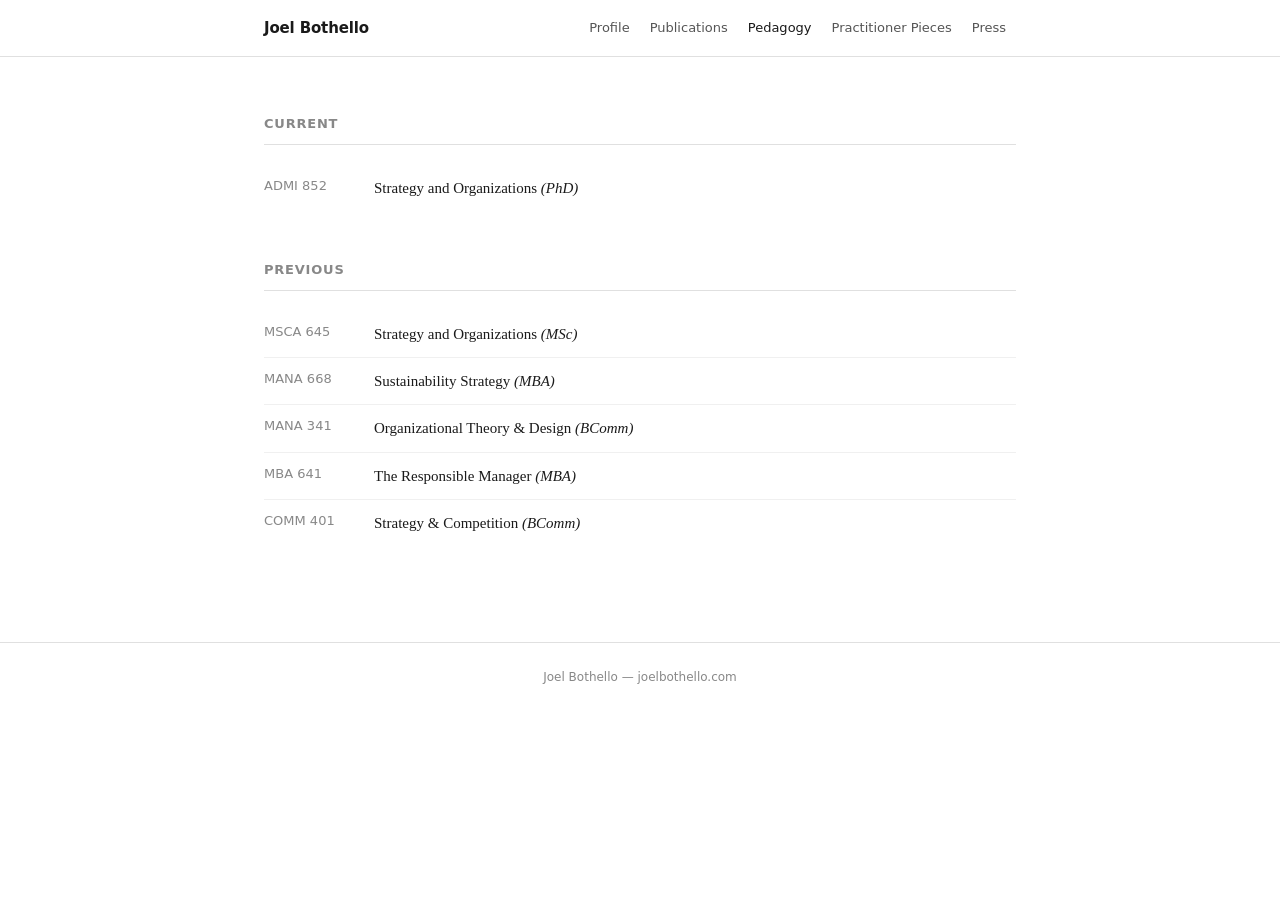
==== pedagogy.html @ e3a77738 "Add files via upload" ====
<!DOCTYPE html>
<html lang="en">
<head>
  <meta charset="UTF-8">
  <meta name="viewport" content="width=device-width, initial-scale=1.0">
  <title>Pedagogy — Joel Bothello</title>
  <link rel="stylesheet" href="style.css">
</head>
<body>

  <header class="site-header">
    <div class="header-inner">
      <a href="index.html" class="site-name">Joel Bothello</a>
      <nav>
        <a href="index.html">Profile</a>
        <a href="publications.html">Publications</a>
        <a href="pedagogy.html" class="active">Pedagogy</a>
        <a href="practitioner-pieces.html">Practitioner Pieces</a>
        <a href="press.html">Press</a>
      </nav>
    </div>
  </header>

  <main class="main-content">

    <h2>Current</h2>

    <table class="course-grid">
      <tr>
        <td>ADMI 852</td>
        <td>Strategy and Organizations <em>(PhD)</em></td>
      </tr>
    </table>

    <h2>Previous</h2>

    <table class="course-grid">
      <tr>
        <td>MSCA 645</td>
        <td>Strategy and Organizations <em>(MSc)</em></td>
      </tr>
      <tr>
        <td>MANA 668</td>
        <td>Sustainability Strategy <em>(MBA)</em></td>
      </tr>
      <tr>
        <td>MANA 341</td>
        <td>Organizational Theory &amp; Design <em>(BComm)</em></td>
      </tr>
      <tr>
        <td>MBA 641</td>
        <td>The Responsible Manager <em>(MBA)</em></td>
      </tr>
      <tr>
        <td>COMM 401</td>
        <td>Strategy &amp; Competition <em>(BComm)</em></td>
      </tr>
    </table>

  </main>

  <footer class="site-footer">
    <p>Joel Bothello &mdash; joelbothello.com</p>
  </footer>

</body>
</html>
---- style.css ----
/* Joel Bothello — Academic Website */

*, *::before, *::after {
  box-sizing: border-box;
  margin: 0;
  padding: 0;
}

:root {
  --text: #1a1a1a;
  --text-secondary: #555;
  --text-light: #888;
  --link: #1a1a1a;
  --link-hover: #444;
  --border: #e0e0e0;
  --bg: #ffffff;
  --nav-height: 56px;
}

html {
  font-size: 16px;
  -webkit-font-smoothing: antialiased;
}

body {
  background: var(--bg);
  color: var(--text);
  font-family: Georgia, 'Times New Roman', serif;
  line-height: 1.75;
}

/* ─── Layout ─── */

.site-header {
  border-bottom: 1px solid var(--border);
  position: sticky;
  top: 0;
  background: var(--bg);
  z-index: 100;
}

.header-inner {
  max-width: 800px;
  margin: 0 auto;
  padding: 0 24px;
  height: var(--nav-height);
  display: flex;
  align-items: center;
  justify-content: space-between;
  gap: 24px;
}

.site-name {
  font-family: system-ui, -apple-system, sans-serif;
  font-size: 15px;
  font-weight: 600;
  letter-spacing: -0.01em;
  color: var(--text);
  text-decoration: none;
  white-space: nowrap;
  flex-shrink: 0;
}

nav {
  display: flex;
  gap: 0;
  align-items: center;
}

nav a {
  font-family: system-ui, -apple-system, sans-serif;
  font-size: 13px;
  font-weight: 400;
  color: var(--text-secondary);
  text-decoration: none;
  padding: 6px 10px;
  border-radius: 4px;
  transition: color 0.15s, background 0.15s;
  white-space: nowrap;
}

nav a:hover {
  color: var(--text);
  background: #f4f4f4;
}

nav a.active {
  color: var(--text);
  font-weight: 500;
}

.main-content {
  max-width: 800px;
  margin: 0 auto;
  padding: 56px 24px 96px;
}

/* ─── Typography ─── */

h1 {
  font-family: system-ui, -apple-system, sans-serif;
  font-size: 22px;
  font-weight: 600;
  letter-spacing: -0.02em;
  margin-bottom: 32px;
  color: var(--text);
}

h2 {
  font-family: system-ui, -apple-system, sans-serif;
  font-size: 13px;
  font-weight: 600;
  letter-spacing: 0.06em;
  text-transform: uppercase;
  color: var(--text-light);
  margin-top: 48px;
  margin-bottom: 20px;
  padding-bottom: 8px;
  border-bottom: 1px solid var(--border);
}

h2:first-child {
  margin-top: 0;
}

p {
  font-size: 15px;
  line-height: 1.8;
  color: var(--text);
  margin-bottom: 16px;
}

p:last-child {
  margin-bottom: 0;
}

a {
  color: var(--link);
  text-decoration: underline;
  text-decoration-color: var(--border);
  text-underline-offset: 3px;
  transition: text-decoration-color 0.15s;
}

a:hover {
  text-decoration-color: var(--text);
}

strong {
  font-weight: 600;
}

em {
  font-style: italic;
}

/* ─── Publication list ─── */

.pub-list {
  list-style: none;
}

.pub-list li {
  font-size: 15px;
  line-height: 1.8;
  padding: 12px 0;
  border-bottom: 1px solid #f0f0f0;
  color: var(--text);
}

.pub-list li:last-child {
  border-bottom: none;
}

.pub-list li em {
  color: var(--text-secondary);
}

/* ─── Press list ─── */

.press-list {
  list-style: none;
}

.press-list li {
  padding: 14px 0;
  border-bottom: 1px solid #f0f0f0;
}

.press-list li:last-child {
  border-bottom: none;
}

.press-title {
  font-size: 15px;
  font-weight: 400;
  margin-bottom: 3px;
  display: block;
}

.press-meta {
  font-family: system-ui, -apple-system, sans-serif;
  font-size: 13px;
  color: var(--text-light);
  font-style: normal;
}

/* ─── Pedagogy table ─── */

.course-grid {
  width: 100%;
  border-collapse: collapse;
}

.course-grid td {
  padding: 10px 0;
  font-size: 15px;
  vertical-align: top;
  border-bottom: 1px solid #f0f0f0;
}

.course-grid td:first-child {
  font-family: system-ui, -apple-system, sans-serif;
  font-size: 13px;
  color: var(--text-light);
  font-weight: 500;
  width: 110px;
  padding-right: 20px;
}

.course-grid tr:last-child td {
  border-bottom: none;
}

/* ─── Profile specifics ─── */

.profile-intro {
  margin-bottom: 32px;
}

.social-links {
  display: flex;
  gap: 12px;
  margin-top: 28px;
}

.social-link {
  font-family: system-ui, -apple-system, sans-serif;
  font-size: 13px;
  font-weight: 500;
  color: var(--text-secondary);
  text-decoration: none;
  border: 1px solid var(--border);
  padding: 6px 12px;
  border-radius: 20px;
  transition: border-color 0.15s, color 0.15s;
}

.social-link:hover {
  border-color: var(--text-secondary);
  color: var(--text);
  text-decoration: none;
  text-decoration-color: transparent;
}

.updated {
  font-family: system-ui, -apple-system, sans-serif;
  font-size: 12px;
  color: var(--text-light);
  margin-top: 24px;
}

/* ─── Footer ─── */

.site-footer {
  border-top: 1px solid var(--border);
  padding: 24px;
  text-align: center;
}

.site-footer p {
  font-family: system-ui, -apple-system, sans-serif;
  font-size: 12px;
  color: var(--text-light);
  margin: 0;
}

/* ─── Responsive ─── */

@media (max-width: 600px) {
  .header-inner {
    flex-direction: column;
    height: auto;
    padding: 12px 16px;
    gap: 8px;
    align-items: flex-start;
  }

  nav {
    flex-wrap: wrap;
    gap: 2px;
  }

  nav a {
    font-size: 12px;
    padding: 4px 8px;
  }

  .main-content {
    padding: 32px 16px 64px;
  }

  h1 {
    font-size: 19px;
  }
}
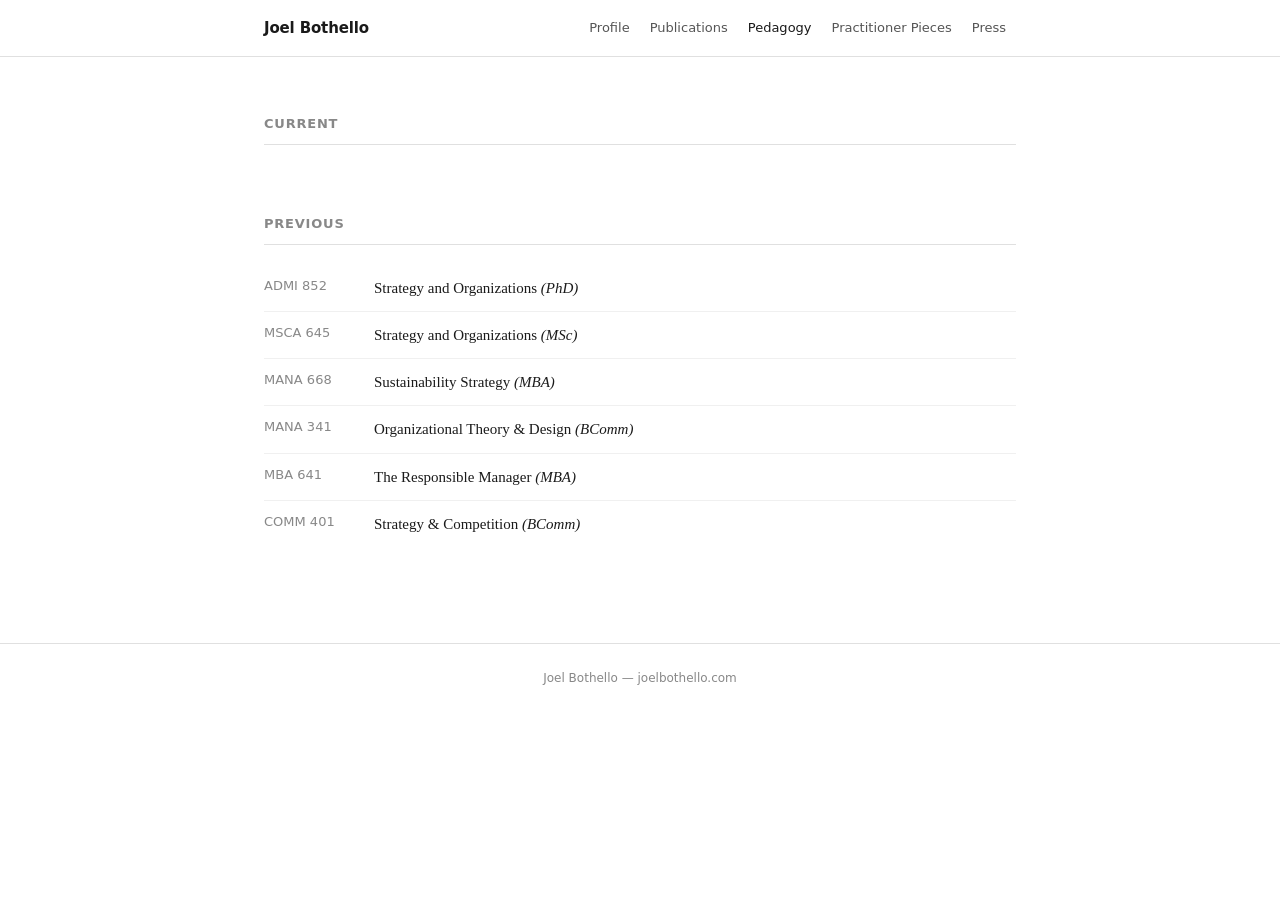
==== commit 864f7726: "Update pedagogy.html" ====
--- a/pedagogy.html
+++ b/pedagogy.html
@@ -26,15 +26,16 @@
     <h2>Current</h2>
 
     <table class="course-grid">
-      <tr>
-        <td>ADMI 852</td>
-        <td>Strategy and Organizations <em>(PhD)</em></td>
-      </tr>
+
     </table>
 
     <h2>Previous</h2>
 
     <table class="course-grid">
+      <tr>
+        <td>ADMI 852</td>
+        <td>Strategy and Organizations <em>(PhD)</em></td>
+      </tr>
       <tr>
         <td>MSCA 645</td>
         <td>Strategy and Organizations <em>(MSc)</em></td>
@@ -63,5 +64,6 @@
     <p>Joel Bothello &mdash; joelbothello.com</p>
   </footer>
 
+  <script data-goatcounter="https://joelbothello.goatcounter.com/count" async src="//gc.zgo.at/count.js"></script>
 </body>
 </html>
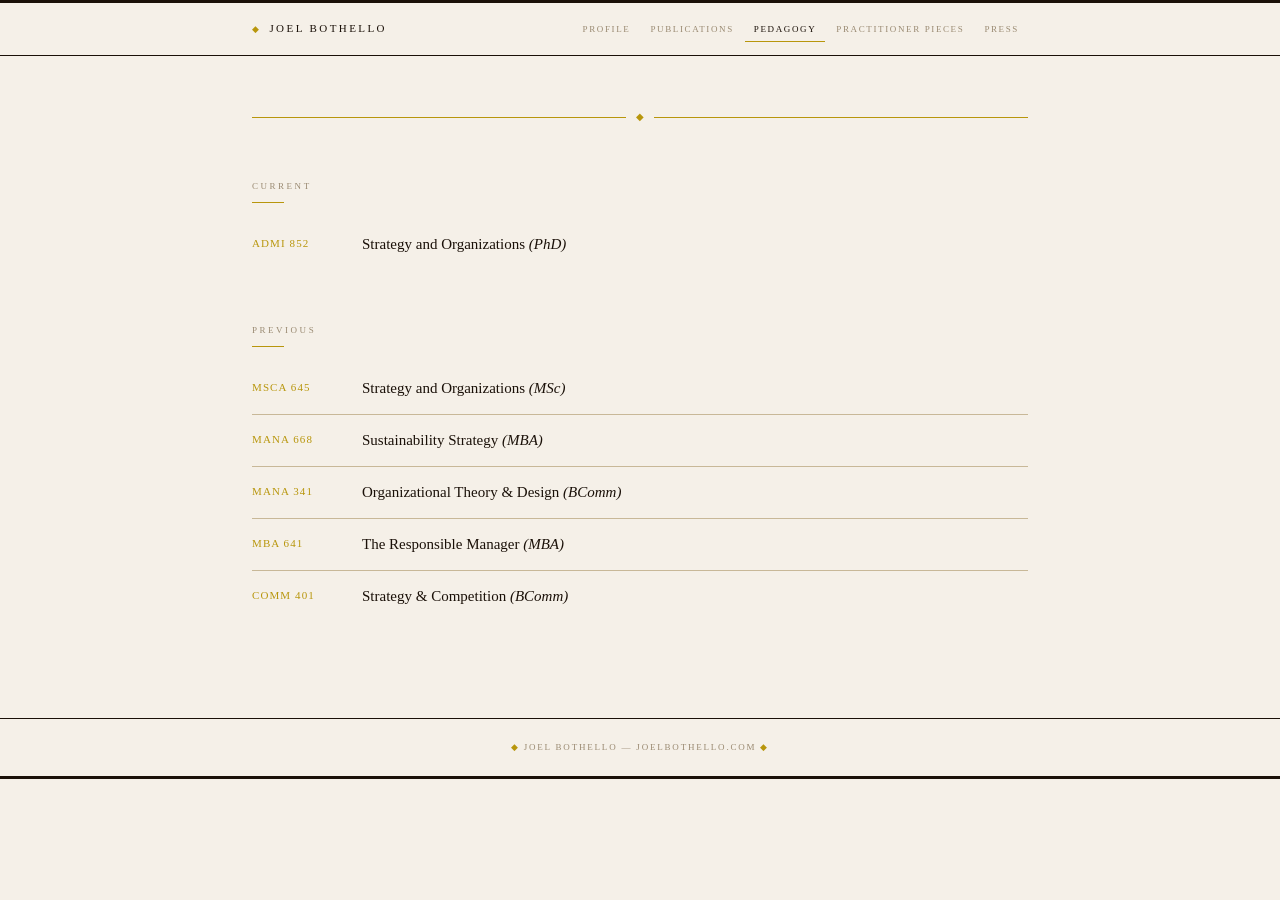
==== commit 07932457: "Add files via upload" ====
--- a/pedagogy.html
+++ b/pedagogy.html
@@ -22,20 +22,20 @@
   </header>
 
   <main class="main-content">
+    <div class="deco-rule"><span>◆</span></div>
 
     <h2>Current</h2>
-
-    <table class="course-grid">
-
-    </table>
-
-    <h2>Previous</h2>
 
     <table class="course-grid">
       <tr>
         <td>ADMI 852</td>
         <td>Strategy and Organizations <em>(PhD)</em></td>
       </tr>
+    </table>
+
+    <h2>Previous</h2>
+
+    <table class="course-grid">
       <tr>
         <td>MSCA 645</td>
         <td>Strategy and Organizations <em>(MSc)</em></td>
@@ -64,6 +64,6 @@
     <p>Joel Bothello &mdash; joelbothello.com</p>
   </footer>
 
-  <script data-goatcounter="https://joelbothello.goatcounter.com/count" async src="//gc.zgo.at/count.js"></script>
+  <script defer src="https://cloud.umami.is/script.js" data-website-id="33643ace-ae6c-4e47-b12d-972b50fd4af2"></script>
 </body>
 </html>
--- a/style.css
+++ b/style.css
@@ -7,14 +7,14 @@
 }
 
 :root {
-  --text: #1a1a1a;
-  --text-secondary: #555;
-  --text-light: #888;
-  --link: #1a1a1a;
-  --link-hover: #444;
-  --border: #e0e0e0;
-  --bg: #ffffff;
-  --nav-height: 56px;
+  --bg: #f5f0e8;
+  --text: #1a1008;
+  --text-secondary: #5a4e3c;
+  --text-light: #9a8a72;
+  --gold: #b8960c;
+  --border-heavy: #1a1008;
+  --border-light: #c8b898;
+  --nav-height: 52px;
 }
 
 html {
@@ -26,13 +26,14 @@
   background: var(--bg);
   color: var(--text);
   font-family: Georgia, 'Times New Roman', serif;
-  line-height: 1.75;
-}
-
-/* ─── Layout ─── */
+  line-height: 1.8;
+}
+
+/* ─── Header ─── */
 
 .site-header {
-  border-bottom: 1px solid var(--border);
+  border-top: 3px solid var(--border-heavy);
+  border-bottom: 1px solid var(--border-heavy);
   position: sticky;
   top: 0;
   background: var(--bg);
@@ -40,9 +41,9 @@
 }
 
 .header-inner {
-  max-width: 800px;
+  max-width: 840px;
   margin: 0 auto;
-  padding: 0 24px;
+  padding: 0 32px;
   height: var(--nav-height);
   display: flex;
   align-items: center;
@@ -51,83 +52,119 @@
 }
 
 .site-name {
-  font-family: system-ui, -apple-system, sans-serif;
-  font-size: 15px;
-  font-weight: 600;
-  letter-spacing: -0.01em;
+  font-family: Georgia, serif;
+  font-size: 11px;
+  font-weight: normal;
+  letter-spacing: 0.22em;
+  text-transform: uppercase;
   color: var(--text);
   text-decoration: none;
   white-space: nowrap;
   flex-shrink: 0;
+  display: flex;
+  align-items: center;
+  gap: 8px;
+}
+
+.site-name::before {
+  content: '◆';
+  color: var(--gold);
+  font-size: 9px;
+  flex-shrink: 0;
 }
 
 nav {
   display: flex;
-  gap: 0;
   align-items: center;
+  gap: 2px;
 }
 
 nav a {
-  font-family: system-ui, -apple-system, sans-serif;
-  font-size: 13px;
-  font-weight: 400;
-  color: var(--text-secondary);
+  font-family: Georgia, serif;
+  font-size: 9px;
+  letter-spacing: 0.18em;
+  text-transform: uppercase;
+  color: var(--text-light);
   text-decoration: none;
-  padding: 6px 10px;
-  border-radius: 4px;
-  transition: color 0.15s, background 0.15s;
-  white-space: nowrap;
+  padding: 5px 9px;
+  transition: color 0.15s;
 }
 
 nav a:hover {
   color: var(--text);
-  background: #f4f4f4;
 }
 
 nav a.active {
   color: var(--text);
-  font-weight: 500;
-}
+  border-bottom: 1px solid var(--gold);
+  padding-bottom: 4px;
+}
+
+/* ─── Decorative rule ─── */
+
+.deco-rule {
+  display: flex;
+  align-items: center;
+  gap: 10px;
+  margin-bottom: 40px;
+}
+
+.deco-rule::before,
+.deco-rule::after {
+  content: '';
+  flex: 1;
+  height: 1px;
+  background: var(--gold);
+}
+
+.deco-rule span {
+  color: var(--gold);
+  font-size: 10px;
+}
+
+/* ─── Main layout ─── */
 
 .main-content {
-  max-width: 800px;
+  max-width: 840px;
   margin: 0 auto;
-  padding: 56px 24px 96px;
+  padding: 52px 32px 96px;
 }
 
 /* ─── Typography ─── */
 
-h1 {
-  font-family: system-ui, -apple-system, sans-serif;
-  font-size: 22px;
-  font-weight: 600;
-  letter-spacing: -0.02em;
-  margin-bottom: 32px;
-  color: var(--text);
-}
-
 h2 {
-  font-family: system-ui, -apple-system, sans-serif;
-  font-size: 13px;
-  font-weight: 600;
-  letter-spacing: 0.06em;
+  font-family: Georgia, serif;
+  font-size: 9px;
+  font-weight: normal;
+  letter-spacing: 0.28em;
   text-transform: uppercase;
   color: var(--text-light);
-  margin-top: 48px;
-  margin-bottom: 20px;
-  padding-bottom: 8px;
-  border-bottom: 1px solid var(--border);
+  margin-top: 52px;
+  margin-bottom: 6px;
+  padding-bottom: 0;
+  text-align: left;
 }
 
 h2:first-child {
   margin-top: 0;
 }
 
+/* gold line under each section heading */
+h2::after {
+  content: '';
+  display: block;
+  width: 32px;
+  height: 1px;
+  background: var(--gold);
+  margin-top: 8px;
+  margin-bottom: 16px;
+}
+
 p {
   font-size: 15px;
-  line-height: 1.8;
-  color: var(--text);
-  margin-bottom: 16px;
+  line-height: 1.85;
+  color: var(--text);
+  margin-bottom: 18px;
 }
 
 p:last-child {
@@ -135,19 +172,20 @@
 }
 
 a {
-  color: var(--link);
+  color: var(--text);
   text-decoration: underline;
-  text-decoration-color: var(--border);
+  text-decoration-color: var(--gold);
   text-underline-offset: 3px;
-  transition: text-decoration-color 0.15s;
+  transition: text-decoration-color 0.15s, color 0.15s;
 }
 
 a:hover {
-  text-decoration-color: var(--text);
+  color: var(--text-secondary);
+  text-decoration-color: var(--text-secondary);
 }
 
 strong {
-  font-weight: 600;
+  font-weight: bold;
 }
 
 em {
@@ -162,10 +200,20 @@
 
 .pub-list li {
   font-size: 15px;
-  line-height: 1.8;
-  padding: 12px 0;
-  border-bottom: 1px solid #f0f0f0;
-  color: var(--text);
+  line-height: 1.85;
+  padding: 14px 0 14px 16px;
+  border-bottom: 1px solid var(--border-light);
+  color: var(--text);
+  position: relative;
+}
+
+.pub-list li::before {
+  content: '◆';
+  position: absolute;
+  left: 0;
+  top: 18px;
+  font-size: 6px;
+  color: var(--gold);
 }
 
 .pub-list li:last-child {
@@ -183,8 +231,18 @@
 }
 
 .press-list li {
-  padding: 14px 0;
-  border-bottom: 1px solid #f0f0f0;
+  padding: 14px 0 14px 16px;
+  border-bottom: 1px solid var(--border-light);
+  position: relative;
+}
+
+.press-list li::before {
+  content: '◆';
+  position: absolute;
+  left: 0;
+  top: 18px;
+  font-size: 6px;
+  color: var(--gold);
 }
 
 .press-list li:last-child {
@@ -193,16 +251,17 @@
 
 .press-title {
   font-size: 15px;
-  font-weight: 400;
-  margin-bottom: 3px;
+  margin-bottom: 4px;
   display: block;
 }
 
 .press-meta {
-  font-family: system-ui, -apple-system, sans-serif;
-  font-size: 13px;
+  font-size: 12px;
+  letter-spacing: 0.08em;
+  text-transform: uppercase;
   color: var(--text-light);
   font-style: normal;
+  font-family: Georgia, serif;
 }
 
 /* ─── Pedagogy table ─── */
@@ -213,59 +272,86 @@
 }
 
 .course-grid td {
-  padding: 10px 0;
+  padding: 12px 0;
   font-size: 15px;
   vertical-align: top;
-  border-bottom: 1px solid #f0f0f0;
+  border-bottom: 1px solid var(--border-light);
 }
 
 .course-grid td:first-child {
-  font-family: system-ui, -apple-system, sans-serif;
-  font-size: 13px;
-  color: var(--text-light);
-  font-weight: 500;
+  font-family: Georgia, serif;
+  font-size: 11px;
+  letter-spacing: 0.1em;
+  color: var(--gold);
   width: 110px;
   padding-right: 20px;
+  padding-top: 15px;
 }
 
 .course-grid tr:last-child td {
   border-bottom: none;
 }
 
+/* ─── Profile photo ─── */
+
+.profile-photo {
+  float: left;
+  width: 130px;
+  height: 130px;
+  object-fit: cover;
+  object-position: center top;
+  border: 2px solid var(--gold);
+  margin: 4px 32px 24px 0;
+  display: block;
+}
+
+/* ─── Affiliations ─── */
+
+.affiliations {
+  margin-top: 8px;
+}
+
+.affiliations p {
+  font-size: 14px;
+  margin-bottom: 6px;
+  color: var(--text-secondary);
+}
+
+.affiliations p:last-child {
+  margin-bottom: 0;
+}
+
 /* ─── Profile specifics ─── */
-
-.profile-intro {
-  margin-bottom: 32px;
-}
 
 .social-links {
   display: flex;
-  gap: 12px;
+  gap: 10px;
   margin-top: 28px;
 }
 
 .social-link {
-  font-family: system-ui, -apple-system, sans-serif;
-  font-size: 13px;
-  font-weight: 500;
+  font-family: Georgia, serif;
+  font-size: 9px;
+  letter-spacing: 0.18em;
+  text-transform: uppercase;
   color: var(--text-secondary);
   text-decoration: none;
-  border: 1px solid var(--border);
-  padding: 6px 12px;
-  border-radius: 20px;
+  border: 1px solid var(--border-light);
+  padding: 7px 16px;
   transition: border-color 0.15s, color 0.15s;
 }
 
 .social-link:hover {
-  border-color: var(--text-secondary);
+  border-color: var(--gold);
   color: var(--text);
   text-decoration: none;
   text-decoration-color: transparent;
 }
 
 .updated {
-  font-family: system-ui, -apple-system, sans-serif;
+  font-family: Georgia, serif;
   font-size: 12px;
+  font-style: italic;
   color: var(--text-light);
   margin-top: 24px;
 }
@@ -273,16 +359,29 @@
 /* ─── Footer ─── */
 
 .site-footer {
-  border-top: 1px solid var(--border);
-  padding: 24px;
+  border-top: 1px solid var(--border-heavy);
+  border-bottom: 3px solid var(--border-heavy);
+  padding: 20px 32px;
   text-align: center;
 }
 
 .site-footer p {
-  font-family: system-ui, -apple-system, sans-serif;
-  font-size: 12px;
+  font-family: Georgia, serif;
+  font-size: 9px;
+  letter-spacing: 0.2em;
+  text-transform: uppercase;
   color: var(--text-light);
   margin: 0;
+}
+
+.site-footer p::before {
+  content: '◆  ';
+  color: var(--gold);
+}
+
+.site-footer p::after {
+  content: '  ◆';
+  color: var(--gold);
 }
 
 /* ─── Responsive ─── */
@@ -292,25 +391,20 @@
     flex-direction: column;
     height: auto;
     padding: 12px 16px;
-    gap: 8px;
+    gap: 10px;
     align-items: flex-start;
   }
 
   nav {
     flex-wrap: wrap;
-    gap: 2px;
   }
 
   nav a {
-    font-size: 12px;
-    padding: 4px 8px;
+    font-size: 8px;
+    padding: 4px 6px;
   }
 
   .main-content {
     padding: 32px 16px 64px;
   }
-
-  h1 {
-    font-size: 19px;
-  }
-}
+}
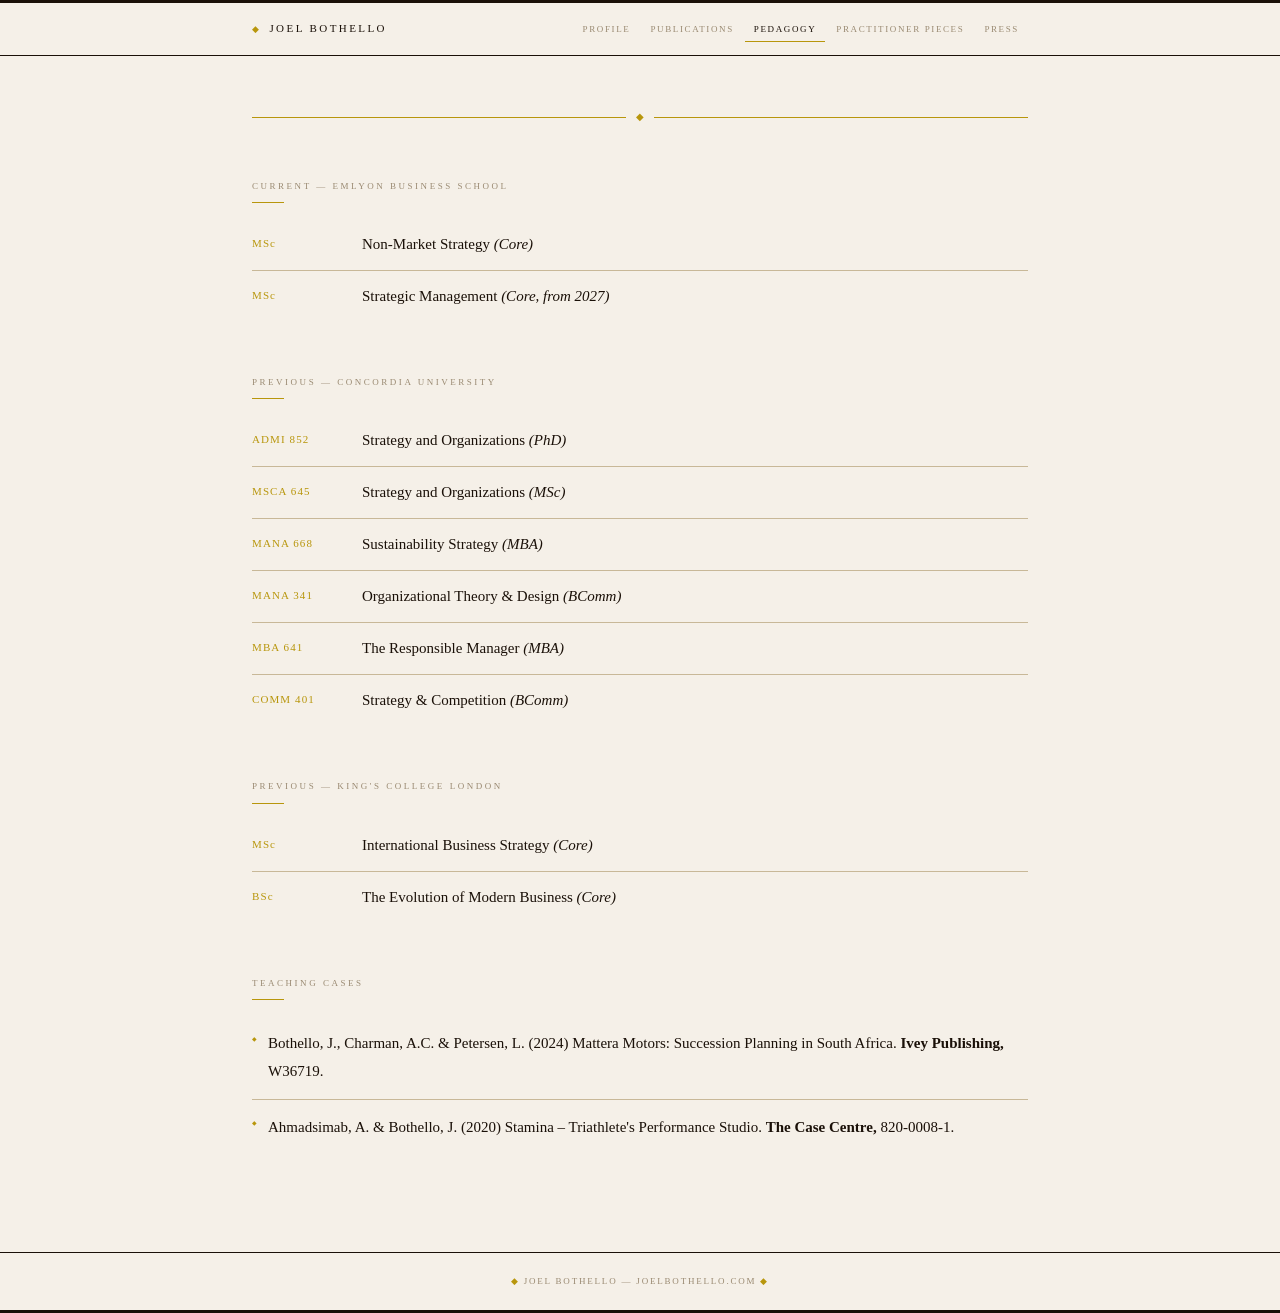
==== commit 6bdfc2d0: "Update site for move to emlyon and correct publication details - Profile: current role at emlyon, em" ====
--- a/pedagogy.html
+++ b/pedagogy.html
@@ -24,18 +24,26 @@
   <main class="main-content">
     <div class="deco-rule"><span>◆</span></div>
 
-    <h2>Current</h2>
+    <h2>Current &mdash; emlyon business school</h2>
+
+    <table class="course-grid">
+      <tr>
+        <td>MSc</td>
+        <td>Non-Market Strategy <em>(Core)</em></td>
+      </tr>
+      <tr>
+        <td>MSc</td>
+        <td>Strategic Management <em>(Core, from 2027)</em></td>
+      </tr>
+    </table>
+
+    <h2>Previous &mdash; Concordia University</h2>
 
     <table class="course-grid">
       <tr>
         <td>ADMI 852</td>
         <td>Strategy and Organizations <em>(PhD)</em></td>
       </tr>
-    </table>
-
-    <h2>Previous</h2>
-
-    <table class="course-grid">
       <tr>
         <td>MSCA 645</td>
         <td>Strategy and Organizations <em>(MSc)</em></td>
@@ -58,6 +66,27 @@
       </tr>
     </table>
 
+    <h2>Previous &mdash; King's College London</h2>
+
+    <table class="course-grid">
+      <tr>
+        <td>MSc</td>
+        <td>International Business Strategy <em>(Core)</em></td>
+      </tr>
+      <tr>
+        <td>BSc</td>
+        <td>The Evolution of Modern Business <em>(Core)</em></td>
+      </tr>
+    </table>
+
+    <h2>Teaching Cases</h2>
+
+    <ul class="pub-list">
+      <li>Bothello, J., Charman, A.C. &amp; Petersen, L. (2024) Mattera Motors: Succession Planning in South Africa. <strong>Ivey Publishing,</strong> W36719.</li>
+
+      <li>Ahmadsimab, A. &amp; Bothello, J. (2020) Stamina – Triathlete's Performance Studio. <strong>The Case Centre,</strong> 820-0008-1.</li>
+    </ul>
+
   </main>
 
   <footer class="site-footer">
--- a/style.css
+++ b/style.css
@@ -325,6 +325,7 @@
 
 .social-links {
   display: flex;
+  flex-wrap: wrap;
   gap: 10px;
   margin-top: 28px;
 }
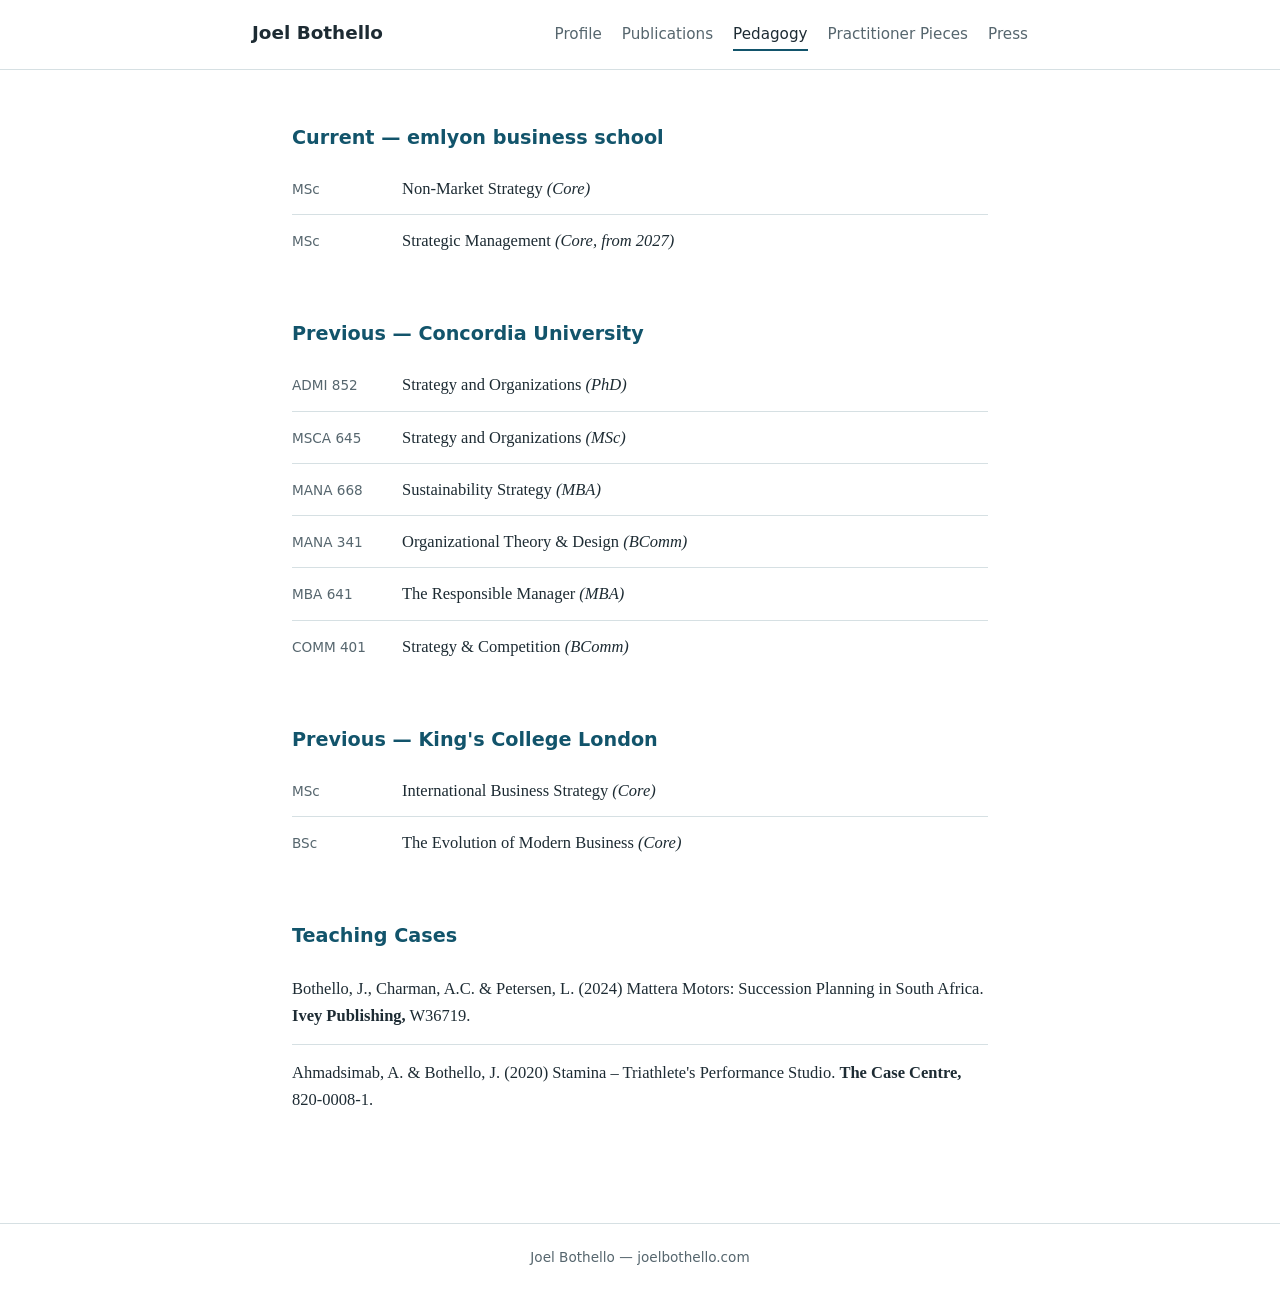
==== commit 50a22202: "Restyle site in the Harbour style - White page with a deep blue-teal accent; replaces the cream and " ====
--- a/pedagogy.html
+++ b/pedagogy.html
@@ -22,8 +22,6 @@
   </header>
 
   <main class="main-content">
-    <div class="deco-rule"><span>◆</span></div>
-
     <h2>Current &mdash; emlyon business school</h2>
 
     <table class="course-grid">
--- a/style.css
+++ b/style.css
@@ -1,411 +1,52 @@
-/* Joel Bothello — Academic Website */
+/* Joel Bothello: academic website (Harbour style) */
+/* Fonts: IBM Plex Sans and IBM Plex Serif, SIL Open Font License, self-hosted in /fonts */
+@font-face{font-family:'IBM Plex Sans';font-style:normal;font-weight:400;font-display:swap;src:url('fonts/ibm-plex-sans-latin-400-normal.woff2') format('woff2');}
+@font-face{font-family:'IBM Plex Sans';font-style:normal;font-weight:500;font-display:swap;src:url('fonts/ibm-plex-sans-latin-500-normal.woff2') format('woff2');}
+@font-face{font-family:'IBM Plex Sans';font-style:normal;font-weight:600;font-display:swap;src:url('fonts/ibm-plex-sans-latin-600-normal.woff2') format('woff2');}
+@font-face{font-family:'IBM Plex Serif';font-style:normal;font-weight:400;font-display:swap;src:url('fonts/ibm-plex-serif-latin-400-normal.woff2') format('woff2');}
+@font-face{font-family:'IBM Plex Serif';font-style:italic;font-weight:400;font-display:swap;src:url('fonts/ibm-plex-serif-latin-400-italic.woff2') format('woff2');}
+@font-face{font-family:'IBM Plex Serif';font-style:normal;font-weight:500;font-display:swap;src:url('fonts/ibm-plex-serif-latin-500-normal.woff2') format('woff2');}
+@font-face{font-family:'IBM Plex Serif';font-style:italic;font-weight:500;font-display:swap;src:url('fonts/ibm-plex-serif-latin-500-italic.woff2') format('woff2');}
 
-*, *::before, *::after {
-  box-sizing: border-box;
-  margin: 0;
-  padding: 0;
-}
-
-:root {
-  --bg: #f5f0e8;
-  --text: #1a1008;
-  --text-secondary: #5a4e3c;
-  --text-light: #9a8a72;
-  --gold: #b8960c;
-  --border-heavy: #1a1008;
-  --border-light: #c8b898;
-  --nav-height: 52px;
-}
-
-html {
-  font-size: 16px;
-  -webkit-font-smoothing: antialiased;
-}
-
-body {
-  background: var(--bg);
-  color: var(--text);
-  font-family: Georgia, 'Times New Roman', serif;
-  line-height: 1.8;
-}
-
-/* ─── Header ─── */
-
-.site-header {
-  border-top: 3px solid var(--border-heavy);
-  border-bottom: 1px solid var(--border-heavy);
-  position: sticky;
-  top: 0;
-  background: var(--bg);
-  z-index: 100;
-}
-
-.header-inner {
-  max-width: 840px;
-  margin: 0 auto;
-  padding: 0 32px;
-  height: var(--nav-height);
-  display: flex;
-  align-items: center;
-  justify-content: space-between;
-  gap: 24px;
-}
-
-.site-name {
-  font-family: Georgia, serif;
-  font-size: 11px;
-  font-weight: normal;
-  letter-spacing: 0.22em;
-  text-transform: uppercase;
-  color: var(--text);
-  text-decoration: none;
-  white-space: nowrap;
-  flex-shrink: 0;
-  display: flex;
-  align-items: center;
-  gap: 8px;
-}
-
-.site-name::before {
-  content: '◆';
-  color: var(--gold);
-  font-size: 9px;
-  flex-shrink: 0;
-}
-
-nav {
-  display: flex;
-  align-items: center;
-  gap: 2px;
-}
-
-nav a {
-  font-family: Georgia, serif;
-  font-size: 9px;
-  letter-spacing: 0.18em;
-  text-transform: uppercase;
-  color: var(--text-light);
-  text-decoration: none;
-  padding: 5px 9px;
-  transition: color 0.15s;
-}
-
-nav a:hover {
-  color: var(--text);
-}
-
-nav a.active {
-  color: var(--text);
-  border-bottom: 1px solid var(--gold);
-  padding-bottom: 4px;
-}
-
-/* ─── Decorative rule ─── */
-
-.deco-rule {
-  display: flex;
-  align-items: center;
-  gap: 10px;
-  margin-bottom: 40px;
-}
-
-.deco-rule::before,
-.deco-rule::after {
-  content: '';
-  flex: 1;
-  height: 1px;
-  background: var(--gold);
-}
-
-.deco-rule span {
-  color: var(--gold);
-  font-size: 10px;
-}
-
-/* ─── Main layout ─── */
-
-.main-content {
-  max-width: 840px;
-  margin: 0 auto;
-  padding: 52px 32px 96px;
-}
-
-/* ─── Typography ─── */
-
-h2 {
-  font-family: Georgia, serif;
-  font-size: 9px;
-  font-weight: normal;
-  letter-spacing: 0.28em;
-  text-transform: uppercase;
-  color: var(--text-light);
-  margin-top: 52px;
-  margin-bottom: 6px;
-  padding-bottom: 0;
-  text-align: left;
-}
-
-h2:first-child {
-  margin-top: 0;
-}
-
-/* gold line under each section heading */
-h2::after {
-  content: '';
-  display: block;
-  width: 32px;
-  height: 1px;
-  background: var(--gold);
-  margin-top: 8px;
-  margin-bottom: 16px;
-}
-
-p {
-  font-size: 15px;
-  line-height: 1.85;
-  color: var(--text);
-  margin-bottom: 18px;
-}
-
-p:last-child {
-  margin-bottom: 0;
-}
-
-a {
-  color: var(--text);
-  text-decoration: underline;
-  text-decoration-color: var(--gold);
-  text-underline-offset: 3px;
-  transition: text-decoration-color 0.15s, color 0.15s;
-}
-
-a:hover {
-  color: var(--text-secondary);
-  text-decoration-color: var(--text-secondary);
-}
-
-strong {
-  font-weight: bold;
-}
-
-em {
-  font-style: italic;
-}
-
-/* ─── Publication list ─── */
-
-.pub-list {
-  list-style: none;
-}
-
-.pub-list li {
-  font-size: 15px;
-  line-height: 1.85;
-  padding: 14px 0 14px 16px;
-  border-bottom: 1px solid var(--border-light);
-  color: var(--text);
-  position: relative;
-}
-
-.pub-list li::before {
-  content: '◆';
-  position: absolute;
-  left: 0;
-  top: 18px;
-  font-size: 6px;
-  color: var(--gold);
-}
-
-.pub-list li:last-child {
-  border-bottom: none;
-}
-
-.pub-list li em {
-  color: var(--text-secondary);
-}
-
-/* ─── Press list ─── */
-
-.press-list {
-  list-style: none;
-}
-
-.press-list li {
-  padding: 14px 0 14px 16px;
-  border-bottom: 1px solid var(--border-light);
-  position: relative;
-}
-
-.press-list li::before {
-  content: '◆';
-  position: absolute;
-  left: 0;
-  top: 18px;
-  font-size: 6px;
-  color: var(--gold);
-}
-
-.press-list li:last-child {
-  border-bottom: none;
-}
-
-.press-title {
-  font-size: 15px;
-  margin-bottom: 4px;
-  display: block;
-}
-
-.press-meta {
-  font-size: 12px;
-  letter-spacing: 0.08em;
-  text-transform: uppercase;
-  color: var(--text-light);
-  font-style: normal;
-  font-family: Georgia, serif;
-}
-
-/* ─── Pedagogy table ─── */
-
-.course-grid {
-  width: 100%;
-  border-collapse: collapse;
-}
-
-.course-grid td {
-  padding: 12px 0;
-  font-size: 15px;
-  vertical-align: top;
-  border-bottom: 1px solid var(--border-light);
-}
-
-.course-grid td:first-child {
-  font-family: Georgia, serif;
-  font-size: 11px;
-  letter-spacing: 0.1em;
-  color: var(--gold);
-  width: 110px;
-  padding-right: 20px;
-  padding-top: 15px;
-}
-
-.course-grid tr:last-child td {
-  border-bottom: none;
-}
-
-/* ─── Profile photo ─── */
-
-.profile-photo {
-  float: left;
-  width: 130px;
-  height: 130px;
-  object-fit: cover;
-  object-position: center top;
-  border: 2px solid var(--gold);
-  margin: 4px 32px 24px 0;
-  display: block;
-}
-
-/* ─── Affiliations ─── */
-
-.affiliations {
-  margin-top: 8px;
-}
-
-.affiliations p {
-  font-size: 14px;
-  margin-bottom: 6px;
-  color: var(--text-secondary);
-}
-
-.affiliations p:last-child {
-  margin-bottom: 0;
-}
-
-/* ─── Profile specifics ─── */
-
-.social-links {
-  display: flex;
-  flex-wrap: wrap;
-  gap: 10px;
-  margin-top: 28px;
-}
-
-.social-link {
-  font-family: Georgia, serif;
-  font-size: 9px;
-  letter-spacing: 0.18em;
-  text-transform: uppercase;
-  color: var(--text-secondary);
-  text-decoration: none;
-  border: 1px solid var(--border-light);
-  padding: 7px 16px;
-  transition: border-color 0.15s, color 0.15s;
-}
-
-.social-link:hover {
-  border-color: var(--gold);
-  color: var(--text);
-  text-decoration: none;
-  text-decoration-color: transparent;
-}
-
-.updated {
-  font-family: Georgia, serif;
-  font-size: 12px;
-  font-style: italic;
-  color: var(--text-light);
-  margin-top: 24px;
-}
-
-/* ─── Footer ─── */
-
-.site-footer {
-  border-top: 1px solid var(--border-heavy);
-  border-bottom: 3px solid var(--border-heavy);
-  padding: 20px 32px;
-  text-align: center;
-}
-
-.site-footer p {
-  font-family: Georgia, serif;
-  font-size: 9px;
-  letter-spacing: 0.2em;
-  text-transform: uppercase;
-  color: var(--text-light);
-  margin: 0;
-}
-
-.site-footer p::before {
-  content: '◆  ';
-  color: var(--gold);
-}
-
-.site-footer p::after {
-  content: '  ◆';
-  color: var(--gold);
-}
-
-/* ─── Responsive ─── */
-
-@media (max-width: 600px) {
-  .header-inner {
-    flex-direction: column;
-    height: auto;
-    padding: 12px 16px;
-    gap: 10px;
-    align-items: flex-start;
-  }
-
-  nav {
-    flex-wrap: wrap;
-  }
-
-  nav a {
-    font-size: 8px;
-    padding: 4px 6px;
-  }
-
-  .main-content {
-    padding: 32px 16px 64px;
-  }
-}
+*,*::before,*::after{box-sizing:border-box;margin:0;padding:0}
+:root{--bg:#FFFFFF;--ink:#1D2B33;--muted:#56666E;--rule:#D6E0E3;--accent:#12546B;--hover:#0B3846}
+html{font-size:16px;-webkit-font-smoothing:antialiased}
+body{background:var(--bg);color:var(--ink);font-family:"IBM Plex Serif", Georgia, serif;font-size:16.5px;line-height:1.65}
+.site-header{background:#FFFFFF;border-bottom:1px solid #D6E0E3;position:sticky;top:0;z-index:100}
+.header-inner{max-width:840px;margin:0 auto;padding:18px 32px;display:flex;align-items:baseline;justify-content:space-between;gap:24px;flex-wrap:wrap}
+.site-name{font-family:"IBM Plex Sans", system-ui, sans-serif;font-size:1.15rem;font-weight:600;color:#1D2B33;text-decoration:none;white-space:nowrap}
+nav{display:flex;flex-wrap:wrap;gap:4px 20px}
+nav a{font-family:"IBM Plex Sans", system-ui, sans-serif;font-size:.95rem;color:#56666E;text-decoration:none;padding:2px 0;border-bottom:2px solid transparent}
+nav a:hover{color:#1D2B33}
+nav a.active{color:#1D2B33;border-bottom-color:#12546B}
+nav a:focus-visible,a:focus-visible{outline:2px solid var(--accent);outline-offset:3px}
+.deco-rule{display:none}
+.main-content{max-width:760px;margin:0 auto;padding:56px 32px 96px}
+h2{font-family:"IBM Plex Sans", system-ui, sans-serif;font-size:1.2rem;font-weight:600;color:var(--accent);margin:56px 0 12px;line-height:1.3}
+h2:first-of-type{margin-top:0}
+p{margin-bottom:1em;max-width:68ch}
+p:last-child{margin-bottom:0}
+a{color:var(--accent);text-decoration:underline;text-decoration-thickness:1px;text-underline-offset:3px}
+a:hover{color:var(--hover)}
+strong{font-weight:600} em{font-style:italic}
+.pub-list,.press-list{list-style:none}
+.pub-list li,.press-list li{padding:14px 0;border-bottom:1px solid var(--rule)}
+.pub-list li:last-child,.press-list li:last-child{border-bottom:0}
+.pub-list li em{color:var(--muted)}
+.press-title{display:block;margin-bottom:2px}
+.press-meta{font-family:"IBM Plex Sans", system-ui, sans-serif;font-size:.85rem;color:var(--muted)}
+.course-grid{width:100%;border-collapse:collapse}
+.course-grid td{padding:12px 0;border-bottom:1px solid var(--rule);vertical-align:top}
+.course-grid td:first-child{font-family:"IBM Plex Sans", system-ui, sans-serif;font-size:.85rem;color:var(--muted);width:110px;padding-right:20px;padding-top:15px}
+.course-grid tr:last-child td{border-bottom:0}
+.profile-photo{float:left;width:140px;height:140px;object-fit:cover;object-position:center top;border-radius:50%;border:0;margin:4px 32px 20px 0;display:block}
+.affiliations{margin-top:32px}
+.affiliations h2{margin-top:0}
+.affiliations p{font-size:.95em;margin-bottom:6px;color:var(--muted)}
+.social-links{display:flex;flex-wrap:wrap;gap:10px;margin-top:28px}
+.social-link{font-family:"IBM Plex Sans", system-ui, sans-serif;font-size:.9rem;font-weight:500;color:var(--accent);text-decoration:none;border:1px solid var(--accent);border-radius:4px;padding:6px 14px}
+.social-link:hover{background:var(--accent);color:#FFFFFF}
+.updated{font-size:.85rem;color:var(--muted);margin-top:24px;font-style:italic}
+.site-footer{border-top:1px solid #D6E0E3;padding:22px 32px;text-align:center}
+.site-footer p{font-family:"IBM Plex Sans", system-ui, sans-serif;font-size:.85rem;margin:0 auto;color:var(--muted)}
+@media (max-width:600px){.header-inner{padding:14px 16px}.main-content{padding:36px 16px 64px}.profile-photo{width:110px;height:110px;margin-right:18px}}
